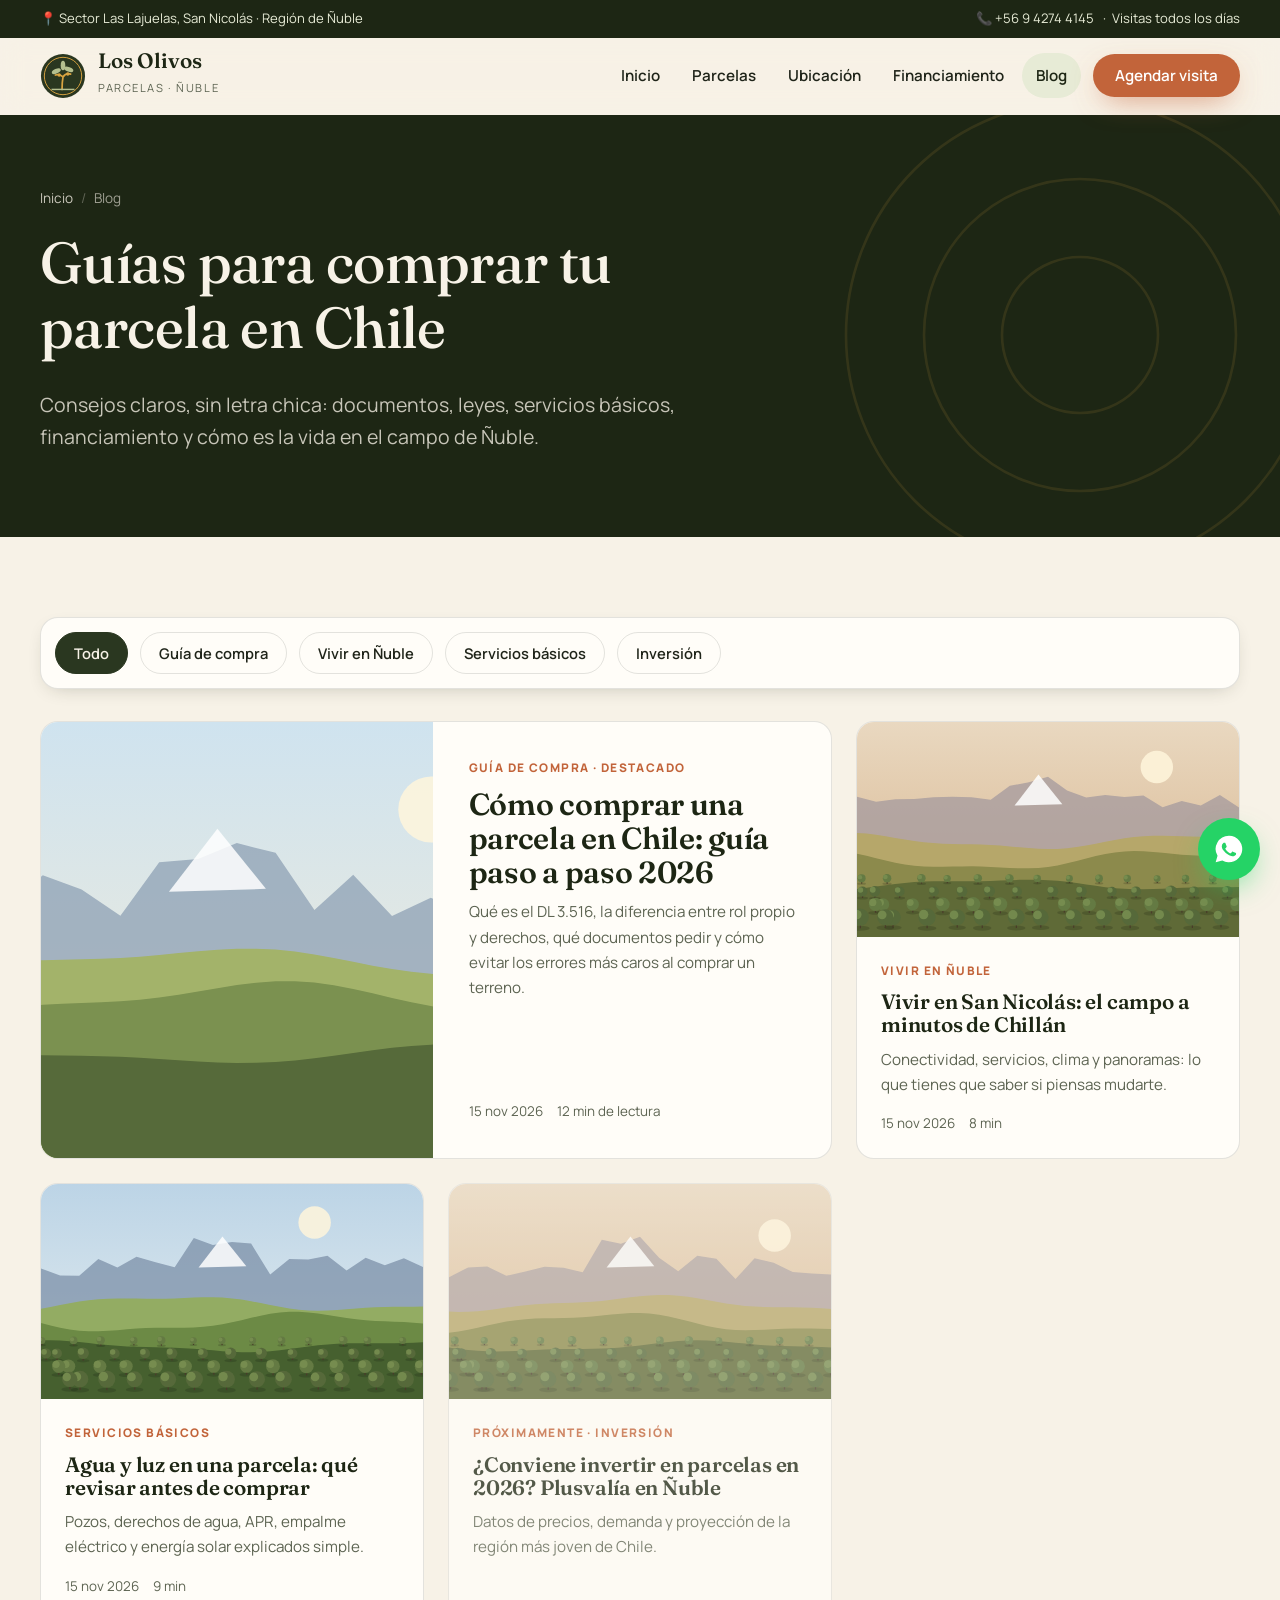
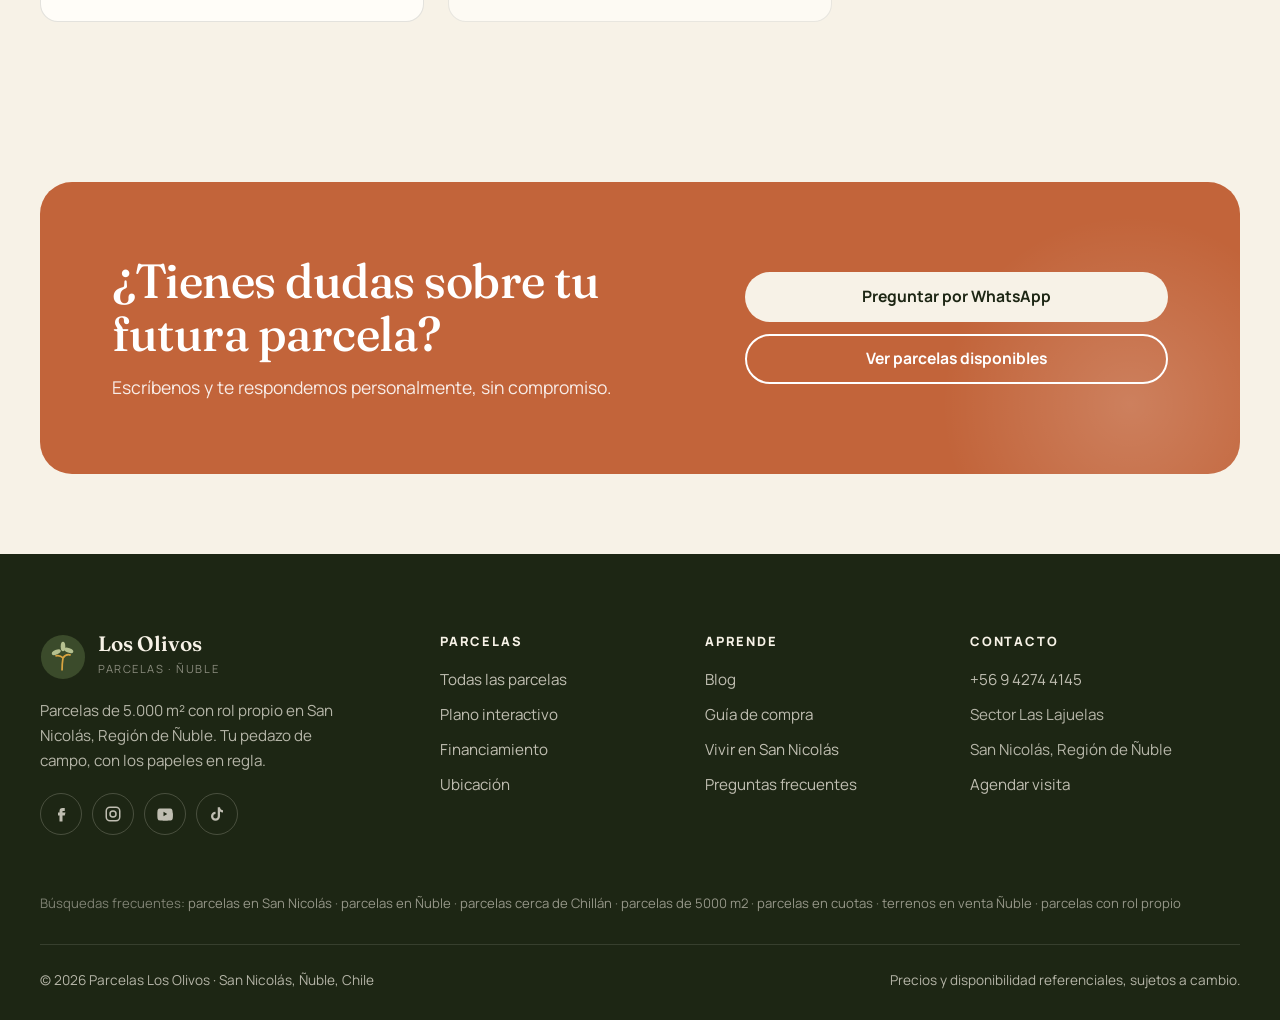
==== blog/index.html @ ed657706 "Mockup sitio web Parcelas Los Olivos (San Nicolás, Ñuble) Co-Authored-By: Claude Opus 5.5 <noreply@a" ====
<!doctype html>
<html lang="es-CL" class="no-js">
<head>
  <meta charset="utf-8">
  <meta name="viewport" content="width=device-width, initial-scale=1">
  <meta name="theme-color" content="#1d2614">
<title>Blog de parcelas en Chile: guías, consejos y vida en Ñuble | Los Olivos</title>
  <meta name="description" content="Guías prácticas para comprar una parcela en Chile: rol propio, DL 3.516, agua, luz, financiamiento y cómo es vivir en San Nicolás y la Región de Ñuble.">
  <link rel="canonical" href="https://www.parcelaslosolivos.cl/blog/">
  <meta name="robots" content="index, follow, max-image-preview:large">
  <meta property="og:type" content="website">
  <meta property="og:title" content="Blog Parcelas Los Olivos — Guías para comprar tu parcela">
  <meta property="og:image" content="https://www.parcelaslosolivos.cl/img/og-blog.jpg">
  <link rel="alternate" type="application/rss+xml" title="Blog Parcelas Los Olivos" href="https://www.parcelaslosolivos.cl/blog/feed.xml">
  <script type="application/ld+json">
  {
    "@context": "https://schema.org",
    "@type": "Blog",
    "name": "Blog Parcelas Los Olivos",
    "url": "https://www.parcelaslosolivos.cl/blog/",
    "inLanguage": "es-CL",
    "publisher": { "@type": "Organization", "name": "Parcelas Los Olivos", "url": "https://www.parcelaslosolivos.cl/" },
    "blogPost": [
      { "@type": "BlogPosting", "headline": "Cómo comprar una parcela en Chile: guía paso a paso 2026", "url": "https://www.parcelaslosolivos.cl/blog/como-comprar-parcela-en-chile", "datePublished": "2026-11-15" },
      { "@type": "BlogPosting", "headline": "Vivir en San Nicolás, Ñuble: el campo a minutos de Chillán", "url": "https://www.parcelaslosolivos.cl/blog/vivir-en-san-nicolas-nuble", "datePublished": "2026-11-15" },
      { "@type": "BlogPosting", "headline": "Agua y luz en una parcela: qué revisar antes de comprar", "url": "https://www.parcelaslosolivos.cl/blog/agua-y-luz-en-parcelas", "datePublished": "2026-11-15" }
    ]
  }
  </script>
  <link rel="icon" href="../favicon.svg" type="image/svg+xml">
  <link rel="preconnect" href="https://fonts.googleapis.com">
  <link rel="preconnect" href="https://fonts.gstatic.com" crossorigin>
  <link href="https://fonts.googleapis.com/css2?family=Fraunces:ital,opsz,wght@0,9..144,400;0,9..144,500;0,9..144,600;1,9..144,400&family=Manrope:wght@400;500;600;700;800&display=swap" rel="stylesheet">
  <link rel="stylesheet" href="../css/styles.css">
</head>
<body>
<a class="skip" href="#contenido">Saltar al contenido</a>
<div class="topbar">
  <div class="container">
    <span>📍 Sector Las Lajuelas, San Nicolás · Región de Ñuble</span>
    <span class="hide-sm"><a href="tel:+56942744145">📞 +56 9 4274 4145</a> &nbsp;·&nbsp; Visitas todos los días</span>
  </div>
</div>

<header class="header">
  <div class="container">
    <a class="brand" href="../index.html" aria-label="Parcelas Los Olivos, inicio">
      <svg viewBox="0 0 48 48" aria-hidden="true"><circle cx="24" cy="24" r="23" fill="#2a3720"/><circle cx="24" cy="24" r="19.5" fill="none" stroke="#d9a441" stroke-width="1"/><path d="M23 38c0-6 .5-10 1-13m0 0c-2-2-5-3-8-2m8 2c2-3 5-4 8-3" stroke="#d9a441" stroke-width="1.8" fill="none" stroke-linecap="round"/><ellipse cx="17" cy="19" rx="5" ry="2.4" fill="#b5c08f" transform="rotate(-25 17 19)"/><ellipse cx="30" cy="17" rx="5" ry="2.4" fill="#b5c08f" transform="rotate(20 30 17)"/><ellipse cx="24" cy="13" rx="2.4" ry="5" fill="#b5c08f"/><circle cx="20" cy="23" r="1.8" fill="#d9a441"/><circle cx="29" cy="22" r="1.8" fill="#d9a441"/><path d="M12 38h24" stroke="#b5c08f" stroke-width="1.5"/></svg>
      <span><b>Los Olivos</b><small>Parcelas · Ñuble</small></span>
    </a>
    <button class="menu-toggle" aria-label="Abrir menú" aria-expanded="false" aria-controls="nav">
      <svg viewBox="0 0 24 24" fill="none" stroke="currentColor" stroke-width="2" stroke-linecap="round"><path d="M4 7h16M4 12h16M4 17h16"/></svg>
    </button>
    <nav class="nav" id="nav" aria-label="Principal">
      <a href="../index.html">Inicio</a>
      <a href="../parcelas.html">Parcelas</a>
      <a href="../index.html#ubicacion">Ubicación</a>
      <a href="../index.html#financiamiento">Financiamiento</a>
      <a href="index.html" aria-current="page">Blog</a>
      <a href="../index.html#contacto" class="btn btn--primary">Agendar visita</a>
    </nav>
  </div>
</header>
<main id="contenido">
<section class="page-hero">
    <svg class="page-hero__pattern" viewBox="0 0 200 200" fill="none" stroke="currentColor"><circle cx="100" cy="100" r="90"/><circle cx="100" cy="100" r="60"/><circle cx="100" cy="100" r="30"/></svg>
    <div class="container">
      <nav class="breadcrumbs" aria-label="Ruta"><ol><li><a href="../index.html">Inicio</a></li><li aria-current="page">Blog</li></ol></nav>
      <h1>Guías para comprar tu parcela en Chile</h1>
      <p class="lead">Consejos claros, sin letra chica: documentos, leyes, servicios básicos, financiamiento y cómo es la vida en el campo de Ñuble.</p>
    </div>
  </section>

  <section class="section section--tight">
    <div class="container">
      <div class="filters" aria-label="Categorías">
        <span class="chip is-active">Todo</span><span class="chip">Guía de compra</span><span class="chip">Vivir en Ñuble</span><span class="chip">Servicios básicos</span><span class="chip">Inversión</span>
      </div>
      <div class="grid grid-3">
        <a class="post-card post-card--feature reveal" href="como-comprar-parcela-en-chile.html">
          <div class="post-card__img" data-art="21" data-trees="no" data-label="Guía 2026"></div>
          <div class="post-card__body"><span class="post-card__cat">Guía de compra · Destacado</span><h3>Cómo comprar una parcela en Chile: guía paso a paso 2026</h3><p>Qué es el DL 3.516, la diferencia entre rol propio y derechos, qué documentos pedir y cómo evitar los errores más caros al comprar un terreno.</p><div class="post-card__meta"><span>15 nov 2026</span><span>12 min de lectura</span></div></div>
        </a>
        <a class="post-card reveal" href="vivir-en-san-nicolas-nuble.html"><div class="post-card__img" data-art="14"></div><div class="post-card__body"><span class="post-card__cat">Vivir en Ñuble</span><h3>Vivir en San Nicolás: el campo a minutos de Chillán</h3><p>Conectividad, servicios, clima y panoramas: lo que tienes que saber si piensas mudarte.</p><div class="post-card__meta"><span>15 nov 2026</span><span>8 min</span></div></div></a>
        <a class="post-card reveal reveal-d1" href="agua-y-luz-en-parcelas.html"><div class="post-card__img" data-art="7"></div><div class="post-card__body"><span class="post-card__cat">Servicios básicos</span><h3>Agua y luz en una parcela: qué revisar antes de comprar</h3><p>Pozos, derechos de agua, APR, empalme eléctrico y energía solar explicados simple.</p><div class="post-card__meta"><span>15 nov 2026</span><span>9 min</span></div></div></a>
        <article class="post-card reveal reveal-d2" style="opacity:.75"><div class="post-card__img" data-art="18"></div><div class="post-card__body"><span class="post-card__cat">Próximamente · Inversión</span><h3>¿Conviene invertir en parcelas en 2026? Plusvalía en Ñuble</h3><p>Datos de precios, demanda y proyección de la región más joven de Chile.</p></div></article>
      </div>
    </div>
  </section>

  <section class="section section--tight">
    <div class="container">
      <div class="cta">
        <div><h2>¿Tienes dudas sobre tu futura parcela?</h2><p>Escríbenos y te respondemos personalmente, sin compromiso.</p></div>
        <div class="cta__actions"><a class="btn btn--light" data-wa="Hola! Leí el blog de Los Olivos y tengo una consulta sobre las parcelas.">Preguntar por WhatsApp</a><a class="btn btn--ghost" href="../parcelas.html">Ver parcelas disponibles</a></div>
      </div>
    </div>
  </section>
</main>
<footer class="footer">
  <div class="container">
    <div class="footer-grid">
      <div>
        <a class="brand" href="../index.html"><svg viewBox="0 0 48 48" aria-hidden="true"><circle cx="24" cy="24" r="23" fill="#3b4b2b"/><path d="M23 38c0-6 .5-10 1-13m0 0c-2-2-5-3-8-2m8 2c2-3 5-4 8-3" stroke="#d9a441" stroke-width="1.8" fill="none"/><ellipse cx="17" cy="19" rx="5" ry="2.4" fill="#b5c08f" transform="rotate(-25 17 19)"/><ellipse cx="30" cy="17" rx="5" ry="2.4" fill="#b5c08f" transform="rotate(20 30 17)"/><ellipse cx="24" cy="13" rx="2.4" ry="5" fill="#b5c08f"/></svg><span><b>Los Olivos</b><small>Parcelas · Ñuble</small></span></a>
        <p style="margin-top:18px;max-width:34ch">Parcelas de 5.000 m² con rol propio en San Nicolás, Región de Ñuble. Tu pedazo de campo, con los papeles en regla.</p>
        <div class="socials">
          <a href="https://www.facebook.com/LosOlivospredios/" target="_blank" rel="noopener" aria-label="Facebook"><svg viewBox="0 0 24 24" fill="currentColor"><path d="M14 8h3V4h-3a4 4 0 0 0-4 4v2H8v4h2v8h4v-8h3l1-4h-4V8z"/></svg></a>
          <a href="#" aria-label="Instagram"><svg viewBox="0 0 24 24" fill="none" stroke="currentColor" stroke-width="2"><rect x="3" y="3" width="18" height="18" rx="5"/><circle cx="12" cy="12" r="4"/></svg></a>
          <a href="#" aria-label="YouTube"><svg viewBox="0 0 24 24" fill="currentColor"><path d="M22 8s-.2-1.6-.9-2.3c-.8-.9-1.8-.9-2.2-1C15.8 4.5 12 4.5 12 4.5s-3.8 0-6.9.2c-.4.1-1.4.1-2.2 1C2.2 6.4 2 8 2 8s-.2 1.9-.2 3.8v1.8c0 1.9.2 3.8.2 3.8s.2 1.6.9 2.3c.8.9 1.9.9 2.4 1 1.7.2 7.1.2 7.1.2s3.8 0 6.9-.2c.4-.1 1.4-.1 2.2-1 .7-.7.9-2.3.9-2.3s.2-1.9.2-3.8v-1.8C22.2 9.9 22 8 22 8zM10 15V9l5 3z"/></svg></a>
          <a href="#" aria-label="TikTok"><svg viewBox="0 0 24 24" fill="currentColor"><path d="M16 3c.3 2.2 1.7 3.7 4 4v3a7 7 0 0 1-4-1.3V15a6 6 0 1 1-6-6v3a3 3 0 1 0 3 3V3z"/></svg></a>
        </div>
      </div>
      <div><h4>Parcelas</h4><ul><li><a href="../parcelas.html">Todas las parcelas</a></li><li><a href="../index.html#lotes">Plano interactivo</a></li><li><a href="../index.html#financiamiento">Financiamiento</a></li><li><a href="../index.html#ubicacion">Ubicación</a></li></ul></div>
      <div><h4>Aprende</h4><ul><li><a href="index.html">Blog</a></li><li><a href="como-comprar-parcela-en-chile.html">Guía de compra</a></li><li><a href="vivir-en-san-nicolas-nuble.html">Vivir en San Nicolás</a></li><li><a href="../index.html#preguntas">Preguntas frecuentes</a></li></ul></div>
      <div><h4>Contacto</h4><ul><li><a href="tel:+56942744145">+56 9 4274 4145</a></li><li>Sector Las Lajuelas</li><li>San Nicolás, Región de Ñuble</li><li><a href="../index.html#contacto">Agendar visita</a></li></ul></div>
    </div>
    <p class="seo-links">Búsquedas frecuentes: <a href="../parcelas.html">parcelas en San Nicolás</a> · <a href="../parcelas.html">parcelas en Ñuble</a> · <a href="../parcelas.html">parcelas cerca de Chillán</a> · <a href="../parcelas.html">parcelas de 5000 m2</a> · <a href="../index.html#financiamiento">parcelas en cuotas</a> · <a href="../parcelas.html">terrenos en venta Ñuble</a> · <a href="como-comprar-parcela-en-chile.html">parcelas con rol propio</a></p>
    <div class="footer-bottom"><span>© <span data-year>2026</span> Parcelas Los Olivos · San Nicolás, Ñuble, Chile</span><span>Precios y disponibilidad referenciales, sujetos a cambio.</span></div>
  </div>
</footer>

<div class="wa-float"><span class="bubble">¿Te ayudo a elegir tu parcela? 👋</span><a data-wa aria-label="Escribir por WhatsApp"><svg viewBox="0 0 24 24" fill="currentColor"><path d="M12 2a10 10 0 0 0-8.6 15.1L2 22l5-1.3A10 10 0 1 0 12 2zm5.3 14.2c-.2.6-1.3 1.2-1.8 1.2s-1 .3-3.4-.7a11.6 11.6 0 0 1-4.5-4c-.6-.8-1-1.8-1-2.8a3 3 0 0 1 1-2.2c.2-.3.5-.3.7-.3h.5c.2 0 .4 0 .6.5l.8 2c.1.2.1.4 0 .5l-.4.6-.4.4c-.1.2-.3.3-.1.6.6 1 1.3 1.8 2.2 2.4.6.4 1.2.7 1.4.8.3.1.4 0 .6-.1l.8-1c.2-.3.4-.2.6-.1l1.9.9c.3.1.4.2.5.3 0 .4 0 .9-.2 1.5z"/></svg></a></div>


<script src="../js/main.js"></script>

</body>
</html>
---- css/styles.css ----
/* =========================================================
   Parcelas Los Olivos — San Nicolás, Ñuble
   Hoja de estilos principal (sin frameworks, carga rápida)
   ========================================================= */

:root {
  --olive-900: #1d2614;
  --olive-800: #2a3720;
  --olive-700: #3b4b2b;
  --olive-600: #4f6236;
  --olive-500: #6b7f45;
  --olive-300: #b5c08f;
  --olive-100: #e7ebd6;
  --cream: #f7f2e7;
  --cream-2: #efe7d4;
  --sand: #dccaa3;
  --terra: #c2643a;
  --terra-dark: #a24f2b;
  --gold: #d9a441;
  --ink: #1f2419;
  --muted: #5d6452;
  --white: #fffdf8;
  --line: rgba(31, 36, 25, .12);

  --radius: 18px;
  --radius-sm: 10px;
  --shadow: 0 18px 50px -20px rgba(29, 38, 20, .35);
  --shadow-sm: 0 6px 20px -10px rgba(29, 38, 20, .3);
  --max: 1200px;
  --font-display: "Fraunces", Georgia, serif;
  --font-body: "Manrope", system-ui, -apple-system, "Segoe UI", sans-serif;
}

*, *::before, *::after { box-sizing: border-box; }
html { scroll-behavior: smooth; -webkit-text-size-adjust: 100%; }
body {
  margin: 0;
  font-family: var(--font-body);
  color: var(--ink);
  background: var(--cream);
  line-height: 1.65;
  font-size: 17px;
  -webkit-font-smoothing: antialiased;
  overflow-x: hidden;
}
img, svg { max-width: 100%; display: block; }
a { color: var(--olive-700); text-decoration-thickness: 1px; text-underline-offset: 3px; }
a:hover { color: var(--terra); }
h1, h2, h3, h4 { font-family: var(--font-display); line-height: 1.12; margin: 0 0 .5em; color: var(--olive-900); font-weight: 600; letter-spacing: -.01em; }
h1 { font-size: clamp(2.4rem, 6vw, 4.6rem); font-weight: 500; }
h2 { font-size: clamp(1.9rem, 4vw, 3rem); font-weight: 500; }
h3 { font-size: 1.35rem; }
p { margin: 0 0 1em; }
.skip { position: absolute; left: -999px; top: 8px; background: var(--olive-900); color: #fff; padding: 8px 14px; border-radius: 8px; z-index: 100; }
.skip:focus { left: 8px; }
:focus-visible { outline: 3px solid var(--gold); outline-offset: 3px; border-radius: 4px; }

.container { width: min(100% - 32px, var(--max)); margin-inline: auto; }
.section { padding: clamp(64px, 10vw, 120px) 0; position: relative; }
.section--tight { padding: clamp(48px, 7vw, 80px) 0; }
.section--dark { background: var(--olive-900); color: var(--cream); }
.section--dark h2, .section--dark h3 { color: var(--cream); }
.section--sand { background: var(--cream-2); }
.eyebrow { display: inline-flex; align-items: center; gap: 10px; font-size: .78rem; font-weight: 700; letter-spacing: .16em; text-transform: uppercase; color: var(--terra); margin-bottom: 14px; }
.eyebrow::before { content: ""; width: 26px; height: 2px; background: currentColor; }
.section--dark .eyebrow { color: var(--gold); }
.lead { font-size: clamp(1.05rem, 1.6vw, 1.22rem); color: var(--muted); max-width: 62ch; }
.section--dark .lead { color: rgba(247, 242, 231, .75); }
.center { text-align: center; }
.center .lead { margin-inline: auto; }
.center .eyebrow { justify-content: center; }

/* ---------- Botones ---------- */
.btn { display: inline-flex; align-items: center; justify-content: center; gap: 10px; padding: 15px 26px; border-radius: 999px; font-weight: 700; font-size: .98rem; text-decoration: none; border: 2px solid transparent; cursor: pointer; transition: transform .2s ease, background .2s ease, box-shadow .2s ease, color .2s; font-family: inherit; line-height: 1; }
.btn:hover { transform: translateY(-2px); }
.btn--primary { background: var(--terra); color: #fff; box-shadow: 0 10px 30px -10px rgba(194, 100, 58, .7); }
.btn--primary:hover { background: var(--terra-dark); color: #fff; }
.btn--light { background: var(--cream); color: var(--olive-900); }
.btn--light:hover { background: #fff; color: var(--olive-900); }
.btn--ghost { border-color: currentColor; color: inherit; background: transparent; }
.btn--ghost:hover { background: rgba(255,255,255,.1); color: inherit; }
.btn--olive { background: var(--olive-700); color: var(--cream); }
.btn--olive:hover { background: var(--olive-800); color: #fff; }
.btn--wa { background: #25d366; color: #0b3d1f; }
.btn--wa:hover { background: #1fbe5b; color: #0b3d1f; }
.btn svg { width: 20px; height: 20px; flex: none; }
.btn--block { width: 100%; }

/* ---------- Header ---------- */
.topbar { background: var(--olive-900); color: var(--olive-100); font-size: .82rem; }
.topbar .container { display: flex; justify-content: space-between; gap: 16px; padding: 8px 0; flex-wrap: wrap; }
.topbar a { color: var(--olive-100); text-decoration: none; }
.topbar a:hover { color: var(--gold); }
.topbar span { display: inline-flex; align-items: center; gap: 6px; }
.header { position: sticky; top: 0; z-index: 50; background: rgba(247, 242, 231, .86); backdrop-filter: saturate(1.4) blur(14px); -webkit-backdrop-filter: saturate(1.4) blur(14px); border-bottom: 1px solid transparent; transition: border-color .3s, box-shadow .3s; }
.header.is-scrolled { border-color: var(--line); box-shadow: 0 8px 30px -20px rgba(0,0,0,.3); }
.header .container { display: flex; align-items: center; justify-content: space-between; height: 76px; gap: 20px; }
.brand { display: flex; align-items: center; gap: 12px; text-decoration: none; color: var(--olive-900); }
.brand svg { width: 46px; height: 46px; }
.brand b { font-family: var(--font-display); font-size: 1.3rem; font-weight: 600; display: block; line-height: 1; }
.brand small { font-size: .7rem; letter-spacing: .14em; text-transform: uppercase; color: var(--muted); }
.nav { display: flex; align-items: center; gap: 4px; }
.nav a { text-decoration: none; color: var(--ink); font-weight: 600; font-size: .95rem; padding: 10px 14px; border-radius: 999px; transition: background .2s; }
.nav a:hover, .nav a[aria-current="page"] { background: var(--olive-100); color: var(--olive-900); }
.nav .btn { padding: 12px 20px; margin-left: 8px; color: #fff; }
.nav .btn:hover { background: var(--terra-dark); color: #fff; }
.menu-toggle { display: none; background: none; border: 0; padding: 10px; cursor: pointer; color: var(--olive-900); }
.menu-toggle svg { width: 28px; height: 28px; }

@media (max-width: 920px) {
  .menu-toggle { display: block; }
  .nav { position: fixed; inset: 76px 0 auto 0; background: var(--cream); flex-direction: column; align-items: stretch; padding: 16px; gap: 4px; border-bottom: 1px solid var(--line); box-shadow: var(--shadow); transform: translateY(-120%); transition: transform .35s ease; z-index: -1; }
  .nav.is-open { transform: translateY(0); }
  .nav a { padding: 14px 16px; font-size: 1.05rem; }
  .nav .btn { margin: 8px 0 0; }
  .topbar .hide-sm { display: none; }
}

/* ---------- Hero ---------- */
.hero { position: relative; min-height: min(92vh, 860px); display: flex; align-items: flex-end; overflow: hidden; color: var(--cream); isolation: isolate; }
.hero__art { position: absolute; inset: 0; z-index: -2; }
.hero__art svg { width: 100%; height: 100%; object-fit: cover; }
.hero::after { content: ""; position: absolute; inset: 0; z-index: -1; background: linear-gradient(180deg, rgba(29,38,20,.15) 0%, rgba(29,38,20,.35) 35%, rgba(29,38,20,.7) 65%, rgba(29,38,20,.94) 100%); }
.hero__content { padding: 140px 0 64px; }
.hero h1 { color: var(--cream); max-width: 15ch; text-shadow: 0 4px 30px rgba(0,0,0,.25); }
.hero h1 em { font-style: italic; color: var(--gold); font-weight: 400; }
.hero .lead { color: rgba(247,242,231,.88); max-width: 54ch; }
.hero__actions { display: flex; gap: 14px; flex-wrap: wrap; margin: 28px 0 44px; }
.hero__stats { display: grid; grid-template-columns: repeat(4, 1fr); gap: 1px; background: rgba(247,242,231,.18); border-radius: var(--radius); overflow: hidden; border: 1px solid rgba(247,242,231,.18); backdrop-filter: blur(10px); -webkit-backdrop-filter: blur(10px); }
.hero__stats div { background: rgba(29,38,20,.45); padding: 20px 22px; }
.hero__stats b { font-family: var(--font-display); font-size: clamp(1.5rem, 3vw, 2.1rem); font-weight: 500; display: block; color: #fff; line-height: 1.1; }
.hero__stats span { font-size: .85rem; color: rgba(247,242,231,.75); }
.badge-live { display: inline-flex; align-items: center; gap: 8px; background: rgba(247,242,231,.14); border: 1px solid rgba(247,242,231,.3); padding: 7px 14px; border-radius: 999px; font-size: .84rem; font-weight: 600; margin-bottom: 22px; backdrop-filter: blur(6px); }
.badge-live i { width: 8px; height: 8px; background: #7ee081; border-radius: 50%; box-shadow: 0 0 0 0 rgba(126,224,129,.7); animation: pulse 2s infinite; }
@keyframes pulse { 70% { box-shadow: 0 0 0 10px rgba(126,224,129,0); } 100% { box-shadow: 0 0 0 0 rgba(126,224,129,0); } }
@media (max-width: 760px) { .hero__stats { grid-template-columns: repeat(2, 1fr); } .hero__content { padding-top: 110px; } }

/* animaciones SVG del hero */
.cloud { animation: drift 60s linear infinite; }
.cloud--2 { animation-duration: 90s; animation-delay: -30s; }
@keyframes drift { from { transform: translateX(-20%); } to { transform: translateX(120%); } }
@media (prefers-reduced-motion: reduce) { .cloud, .badge-live i { animation: none; } html { scroll-behavior: auto; } }

/* ---------- Trust strip ---------- */
.trust { background: var(--white); border-bottom: 1px solid var(--line); }
.trust .container { display: flex; justify-content: space-between; gap: 24px; padding: 22px 0; flex-wrap: wrap; }
.trust div { display: flex; align-items: center; gap: 12px; font-weight: 600; font-size: .95rem; color: var(--olive-800); }
.trust svg { width: 30px; height: 30px; color: var(--olive-500); flex: none; }

/* ---------- Grid helpers ---------- */
.grid { display: grid; gap: 24px; }
.grid-2 { grid-template-columns: repeat(2, 1fr); }
.grid-3 { grid-template-columns: repeat(3, 1fr); }
.grid-4 { grid-template-columns: repeat(4, 1fr); }
@media (max-width: 980px) { .grid-4 { grid-template-columns: repeat(2, 1fr); } .grid-3 { grid-template-columns: repeat(2, 1fr); } }
@media (max-width: 680px) { .grid-2, .grid-3, .grid-4 { grid-template-columns: 1fr; } }
.split { display: grid; grid-template-columns: 1.05fr 1fr; gap: clamp(32px, 6vw, 80px); align-items: center; }
@media (max-width: 900px) { .split { grid-template-columns: 1fr; } }
.section-head { display: flex; justify-content: space-between; align-items: flex-end; gap: 24px; margin-bottom: 48px; flex-wrap: wrap; }
.section-head > div { max-width: 640px; }

/* ---------- Feature cards ---------- */
.feature { background: var(--white); border: 1px solid var(--line); border-radius: var(--radius); padding: 30px; transition: transform .3s, box-shadow .3s; }
.feature:hover { transform: translateY(-4px); box-shadow: var(--shadow); }
.feature__icon { width: 56px; height: 56px; border-radius: 16px; background: var(--olive-100); color: var(--olive-700); display: grid; place-items: center; margin-bottom: 20px; }
.feature__icon svg { width: 28px; height: 28px; }
.feature h3 { margin-bottom: 8px; }
.feature p { color: var(--muted); margin: 0; font-size: .97rem; }

/* ---------- Media frame ---------- */
.frame { border-radius: 26px; overflow: hidden; box-shadow: var(--shadow); position: relative; aspect-ratio: 4/5; background: var(--olive-700); }
.frame svg { width: 100%; height: 100%; }
.frame__tag { position: absolute; left: 20px; bottom: 20px; right: 20px; background: rgba(255,253,248,.94); border-radius: 14px; padding: 16px 18px; display: flex; gap: 14px; align-items: center; box-shadow: var(--shadow-sm); }
.frame__tag b { font-family: var(--font-display); font-size: 1.6rem; color: var(--terra); line-height: 1; }
.frame__tag span { font-size: .88rem; color: var(--muted); line-height: 1.35; }
.checklist { list-style: none; padding: 0; margin: 24px 0 32px; display: grid; gap: 14px; }
.checklist li { display: flex; gap: 14px; align-items: flex-start; }
.checklist li::before { content: ""; flex: none; width: 24px; height: 24px; margin-top: 2px; border-radius: 50%; background: var(--olive-600) url("data:image/svg+xml,%3Csvg xmlns='http://www.w3.org/2000/svg' viewBox='0 0 24 24' fill='none' stroke='%23fff' stroke-width='3' stroke-linecap='round' stroke-linejoin='round'%3E%3Cpath d='M5 12l5 5L20 7'/%3E%3C/svg%3E") center/14px no-repeat; }
.section--dark .checklist li::before { background-color: var(--gold); }

/* ---------- Masterplan ---------- */
.plan-wrap { display: grid; grid-template-columns: 1fr 340px; gap: 28px; align-items: start; }
@media (max-width: 980px) { .plan-wrap { grid-template-columns: 1fr; } }
.plan { background: #e9e3cf; border-radius: 24px; padding: 14px; box-shadow: var(--shadow); position: relative; }
.plan svg { width: 100%; height: auto; border-radius: 16px; }
.lot { cursor: pointer; transition: filter .2s, opacity .2s; stroke: #fffdf8; stroke-width: 3; }
.lot:hover, .lot.is-active { filter: brightness(1.12) drop-shadow(0 4px 8px rgba(0,0,0,.25)); }
.lot.is-active { stroke: var(--gold); stroke-width: 5; }
.lot--disponible { fill: #7f9a4f; }
.lot--reservado { fill: #d9a441; }
.lot--vendido { fill: #a9a597; cursor: not-allowed; }
.lot-label { font: 700 15px var(--font-body); fill: #fff; pointer-events: none; text-anchor: middle; dominant-baseline: middle; }
.lot--vendido + .lot-label { fill: #f3f0e6; }
.legend { display: flex; gap: 18px; flex-wrap: wrap; margin-top: 14px; padding: 0 8px; font-size: .88rem; font-weight: 600; color: var(--muted); }
.legend span { display: inline-flex; align-items: center; gap: 8px; }
.legend i { width: 14px; height: 14px; border-radius: 4px; }
.lot-panel { background: var(--white); border-radius: 24px; padding: 28px; box-shadow: var(--shadow); border: 1px solid var(--line); position: sticky; top: 100px; }
.lot-panel h3 { font-size: 1.8rem; margin-bottom: 4px; }
.lot-panel .status { display: inline-block; font-size: .78rem; font-weight: 800; text-transform: uppercase; letter-spacing: .1em; padding: 5px 12px; border-radius: 999px; margin-bottom: 18px; }
.status--disponible { background: #e3ecd2; color: #3b5a1c; }
.status--reservado { background: #f7e6c2; color: #8a5d0c; }
.status--vendido { background: #e6e3da; color: #6a675c; }
.lot-panel dl { display: grid; grid-template-columns: 1fr 1fr; gap: 14px; margin: 0 0 24px; }
.lot-panel dt { font-size: .76rem; text-transform: uppercase; letter-spacing: .1em; color: var(--muted); font-weight: 700; }
.lot-panel dd { margin: 2px 0 0; font-weight: 700; font-size: 1.05rem; }
.lot-panel .price { font-family: var(--font-display); font-size: 2rem; color: var(--olive-900); margin: 0 0 4px; }
.lot-panel .price small { font-family: var(--font-body); font-size: .8rem; color: var(--muted); font-weight: 600; display: block; }
.lot-panel .btn + .btn { margin-top: 10px; }
.lot-panel__empty { color: var(--muted); }
.lot-panel__empty svg { width: 54px; height: 54px; color: var(--olive-300); margin-bottom: 14px; }

/* ---------- Lot cards ---------- */
.lot-card { background: var(--white); border-radius: var(--radius); overflow: hidden; border: 1px solid var(--line); display: flex; flex-direction: column; transition: transform .3s, box-shadow .3s; text-decoration: none; color: inherit; }
.lot-card:hover { transform: translateY(-6px); box-shadow: var(--shadow); color: inherit; }
.lot-card__img { aspect-ratio: 16/10; position: relative; overflow: hidden; }
.lot-card__img svg { width: 100%; height: 100%; transition: transform .6s ease; }
.lot-card:hover .lot-card__img svg { transform: scale(1.05); }
.lot-card__img .status { position: absolute; top: 14px; left: 14px; font-size: .74rem; font-weight: 800; text-transform: uppercase; letter-spacing: .1em; padding: 6px 12px; border-radius: 999px; }
.lot-card__body { padding: 22px 22px 24px; display: flex; flex-direction: column; flex: 1; }
.lot-card__body h3 { margin-bottom: 4px; }
.lot-card__meta { display: flex; gap: 16px; flex-wrap: wrap; color: var(--muted); font-size: .88rem; margin-bottom: 16px; }
.lot-card__meta span { display: inline-flex; align-items: center; gap: 6px; }
.lot-card__meta svg { width: 16px; height: 16px; }
.lot-card__foot { margin-top: auto; display: flex; justify-content: space-between; align-items: flex-end; border-top: 1px dashed var(--line); padding-top: 16px; }
.lot-card__price { font-family: var(--font-display); font-size: 1.45rem; color: var(--olive-900); line-height: 1.1; }
.lot-card__price small { display: block; font-family: var(--font-body); font-size: .74rem; color: var(--muted); font-weight: 600; }
.lot-card__cta { font-weight: 700; color: var(--terra); font-size: .92rem; display: inline-flex; align-items: center; gap: 6px; }

/* ---------- Filtros ---------- */
.filters { display: flex; gap: 12px; flex-wrap: wrap; align-items: center; background: var(--white); padding: 14px; border-radius: 18px; border: 1px solid var(--line); margin-bottom: 32px; box-shadow: var(--shadow-sm); }
.chip { border: 1.5px solid var(--line); background: transparent; padding: 10px 18px; border-radius: 999px; font: 600 .92rem var(--font-body); cursor: pointer; color: var(--ink); transition: all .2s; }
.chip:hover { border-color: var(--olive-500); }
.chip.is-active { background: var(--olive-800); color: var(--cream); border-color: var(--olive-800); }
.filters select { padding: 10px 16px; border-radius: 999px; border: 1.5px solid var(--line); font: 600 .92rem var(--font-body); background: var(--cream); color: var(--ink); margin-left: auto; }
.results-count { color: var(--muted); font-size: .92rem; margin-bottom: 18px; }

/* ---------- Proceso ---------- */
.steps { counter-reset: step; display: grid; grid-template-columns: repeat(4, 1fr); gap: 20px; }
@media (max-width: 980px) { .steps { grid-template-columns: repeat(2, 1fr); } }
@media (max-width: 560px) { .steps { grid-template-columns: 1fr; } }
.step { position: relative; padding: 30px 26px; border-radius: var(--radius); background: rgba(247,242,231,.06); border: 1px solid rgba(247,242,231,.14); }
.step::before { counter-increment: step; content: "0" counter(step); font-family: var(--font-display); font-size: 3rem; color: var(--gold); line-height: 1; display: block; margin-bottom: 18px; font-weight: 400; }
.step h3 { font-size: 1.2rem; }
.step p { color: rgba(247,242,231,.72); font-size: .95rem; margin: 0; }

/* ---------- Simulador ---------- */
.sim { background: var(--white); border-radius: 28px; box-shadow: var(--shadow); display: grid; grid-template-columns: 1.2fr 1fr; overflow: hidden; border: 1px solid var(--line); }
@media (max-width: 900px) { .sim { grid-template-columns: 1fr; } }
.sim__form { padding: clamp(28px, 4vw, 48px); }
.sim__out { background: var(--olive-800); color: var(--cream); padding: clamp(28px, 4vw, 48px); display: flex; flex-direction: column; justify-content: center; position: relative; overflow: hidden; }
.sim__out::before { content: ""; position: absolute; width: 360px; height: 360px; border-radius: 50%; border: 60px solid rgba(217,164,65,.08); right: -140px; top: -140px; }
.field { margin-bottom: 26px; }
.field label { display: flex; justify-content: space-between; font-weight: 700; font-size: .95rem; margin-bottom: 10px; }
.field label output { color: var(--terra); font-family: var(--font-display); font-size: 1.15rem; }
input[type="range"] { -webkit-appearance: none; appearance: none; width: 100%; height: 8px; border-radius: 999px; background: linear-gradient(to right, var(--olive-600) var(--p, 50%), var(--olive-100) var(--p, 50%)); outline-offset: 6px; }
input[type="range"]::-webkit-slider-thumb { -webkit-appearance: none; width: 26px; height: 26px; border-radius: 50%; background: var(--white); border: 5px solid var(--terra); cursor: grab; box-shadow: 0 4px 12px rgba(0,0,0,.2); }
input[type="range"]::-moz-range-thumb { width: 18px; height: 18px; border-radius: 50%; background: var(--white); border: 5px solid var(--terra); cursor: grab; }
.sim__big { font-family: var(--font-display); font-size: clamp(2.6rem, 6vw, 3.8rem); line-height: 1; color: #fff; margin: 6px 0 4px; }
.sim__row { display: flex; justify-content: space-between; padding: 12px 0; border-bottom: 1px solid rgba(247,242,231,.14); font-size: .95rem; }
.sim__row b { color: #fff; }
.sim__note { font-size: .78rem; color: rgba(247,242,231,.6); margin: 18px 0 22px; }

/* ---------- Ubicación ---------- */
.map-card { border-radius: 26px; overflow: hidden; box-shadow: var(--shadow); background: #dfe3cc; position: relative; }
.map-card svg { width: 100%; height: auto; }
.distances { list-style: none; padding: 0; margin: 28px 0; display: grid; gap: 4px; }
.distances li { display: flex; justify-content: space-between; align-items: center; padding: 14px 0; border-bottom: 1px solid var(--line); font-weight: 600; }
.distances li span:last-child { font-family: var(--font-display); color: var(--terra); font-size: 1.15rem; font-weight: 500; }

/* ---------- FAQ ---------- */
.faq { max-width: 860px; margin-inline: auto; }
.faq details { background: var(--white); border: 1px solid var(--line); border-radius: 16px; margin-bottom: 12px; transition: box-shadow .2s; }
.faq details[open] { box-shadow: var(--shadow-sm); }
.faq summary { list-style: none; cursor: pointer; padding: 22px 64px 22px 26px; font-weight: 700; font-size: 1.05rem; position: relative; }
.faq summary::-webkit-details-marker { display: none; }
.faq summary::after { content: "+"; position: absolute; right: 22px; top: 50%; transform: translateY(-50%); width: 32px; height: 32px; border-radius: 50%; background: var(--olive-100); color: var(--olive-800); display: grid; place-items: center; font-size: 1.4rem; font-weight: 400; transition: transform .3s; }
.faq details[open] summary::after { transform: translateY(-50%) rotate(45deg); background: var(--terra); color: #fff; }
.faq .answer { padding: 0 26px 22px; color: var(--muted); }
.faq .answer p:last-child { margin: 0; }

/* ---------- Blog cards ---------- */
.post-card { background: var(--white); border-radius: var(--radius); overflow: hidden; border: 1px solid var(--line); text-decoration: none; color: inherit; display: flex; flex-direction: column; transition: transform .3s, box-shadow .3s; }
.post-card:hover { transform: translateY(-6px); box-shadow: var(--shadow); color: inherit; }
.post-card__img { aspect-ratio: 16/9; position: relative; overflow: hidden; }
.post-card__img svg { width: 100%; height: 100%; }
.post-card__body { padding: 24px; display: flex; flex-direction: column; flex: 1; }
.post-card__cat { font-size: .74rem; font-weight: 800; letter-spacing: .12em; text-transform: uppercase; color: var(--terra); margin-bottom: 10px; }
.post-card h3 { font-size: 1.3rem; margin-bottom: 10px; }
.post-card p { color: var(--muted); font-size: .95rem; }
.post-card__meta { margin-top: auto; font-size: .84rem; color: var(--muted); display: flex; gap: 14px; }
.post-card--feature { grid-column: span 2; flex-direction: row; }
.post-card--feature .post-card__img { aspect-ratio: auto; flex: 1.2; min-height: 320px; }
.post-card--feature .post-card__body { flex: 1; padding: 36px; justify-content: center; }
.post-card--feature h3 { font-size: 1.9rem; }
@media (max-width: 980px) { .post-card--feature { grid-column: span 2; } }
@media (max-width: 680px) { .post-card--feature { grid-column: span 1; flex-direction: column; } .post-card--feature .post-card__img { min-height: 200px; } }

/* ---------- CTA ---------- */
.cta { background: var(--terra); color: #fff; border-radius: 32px; padding: clamp(40px, 6vw, 72px); display: grid; grid-template-columns: 1.4fr 1fr; gap: 40px; align-items: center; position: relative; overflow: hidden; }
.cta::after { content: ""; position: absolute; right: -80px; bottom: -120px; width: 380px; height: 380px; background: radial-gradient(circle, rgba(255,255,255,.18), transparent 70%); }
.cta h2 { color: #fff; margin-bottom: 12px; }
.cta p { color: rgba(255,255,255,.88); margin: 0; font-size: 1.1rem; }
.cta__actions { display: flex; flex-direction: column; gap: 12px; position: relative; z-index: 1; }
@media (max-width: 820px) { .cta { grid-template-columns: 1fr; } }

/* ---------- Formulario ---------- */
.form { background: var(--white); border-radius: 28px; padding: clamp(26px, 4vw, 44px); box-shadow: var(--shadow); border: 1px solid var(--line); }
.form-row { display: grid; grid-template-columns: 1fr 1fr; gap: 16px; }
@media (max-width: 560px) { .form-row { grid-template-columns: 1fr; } }
.form label { display: block; font-weight: 700; font-size: .88rem; margin-bottom: 6px; }
.form input, .form select, .form textarea { width: 100%; padding: 14px 16px; border-radius: 12px; border: 1.5px solid var(--line); background: var(--cream); font: 500 1rem var(--font-body); color: var(--ink); margin-bottom: 16px; transition: border-color .2s, background .2s; }
.form input:focus, .form select:focus, .form textarea:focus { outline: none; border-color: var(--olive-500); background: #fff; }
.form textarea { min-height: 110px; resize: vertical; }
.form small { display: block; color: var(--muted); font-size: .8rem; margin-top: 12px; text-align: center; }
.form-success { display: none; text-align: center; padding: 30px 0; }
.form-success svg { width: 64px; height: 64px; color: var(--olive-600); margin: 0 auto 14px; }
.form.is-sent .form-body { display: none; }
.form.is-sent .form-success { display: block; }
.contact-list { list-style: none; padding: 0; margin: 28px 0; display: grid; gap: 18px; }
.contact-list li { display: flex; gap: 16px; align-items: center; }
.contact-list .ico { width: 50px; height: 50px; border-radius: 14px; background: rgba(247,242,231,.08); border: 1px solid rgba(247,242,231,.15); display: grid; place-items: center; flex: none; color: var(--gold); }
.contact-list .ico svg { width: 22px; height: 22px; }
.contact-list small { display: block; color: rgba(247,242,231,.6); font-size: .8rem; text-transform: uppercase; letter-spacing: .1em; font-weight: 700; }
.contact-list a, .contact-list b { color: var(--cream); text-decoration: none; font-weight: 700; font-size: 1.05rem; }

/* ---------- Footer ---------- */
.footer { background: var(--olive-900); color: rgba(247,242,231,.7); padding: 80px 0 28px; font-size: .95rem; }
.footer .brand { color: var(--cream); }
.footer .brand small { color: rgba(247,242,231,.5); }
.footer-grid { display: grid; grid-template-columns: 1.6fr 1fr 1fr 1.2fr; gap: 40px; margin-bottom: 56px; }
@media (max-width: 900px) { .footer-grid { grid-template-columns: 1fr 1fr; } }
@media (max-width: 560px) { .footer-grid { grid-template-columns: 1fr; } }
.footer h4 { color: var(--cream); font-family: var(--font-body); font-size: .8rem; text-transform: uppercase; letter-spacing: .14em; margin-bottom: 18px; font-weight: 800; }
.footer ul { list-style: none; padding: 0; margin: 0; display: grid; gap: 10px; }
.footer a { color: rgba(247,242,231,.75); text-decoration: none; }
.footer a:hover { color: var(--gold); }
.footer-bottom { border-top: 1px solid rgba(247,242,231,.12); padding-top: 24px; display: flex; justify-content: space-between; gap: 16px; flex-wrap: wrap; font-size: .85rem; }
.socials { display: flex; gap: 10px; margin-top: 20px; }
.socials a { width: 42px; height: 42px; border-radius: 50%; border: 1px solid rgba(247,242,231,.2); display: grid; place-items: center; transition: background .2s; }
.socials a:hover { background: var(--terra); border-color: var(--terra); color: #fff; }
.socials svg { width: 18px; height: 18px; }
.seo-links { font-size: .82rem; color: rgba(247,242,231,.45); margin-bottom: 28px; line-height: 1.9; }
.seo-links a { color: rgba(247,242,231,.55); }

/* ---------- WhatsApp flotante ---------- */
.wa-float { position: fixed; right: 20px; bottom: 20px; z-index: 60; display: flex; align-items: center; gap: 10px; }
.wa-float a { width: 62px; height: 62px; border-radius: 50%; background: #25d366; display: grid; place-items: center; box-shadow: 0 12px 30px -8px rgba(37,211,102,.6); transition: transform .2s; color: #fff; }
.wa-float a:hover { transform: scale(1.08); color: #fff; }
.wa-float a svg { width: 32px; height: 32px; }
.wa-float .bubble { background: var(--white); padding: 10px 16px; border-radius: 14px 14px 4px 14px; box-shadow: var(--shadow-sm); font-size: .88rem; font-weight: 600; opacity: 0; transform: translateX(10px); transition: all .4s; pointer-events: none; }
.wa-float.show-bubble .bubble { opacity: 1; transform: none; }
@media (max-width: 560px) { .wa-float .bubble { display: none; } }

/* ---------- Page header (interiores) ---------- */
.page-hero { background: var(--olive-900); color: var(--cream); padding: 72px 0 64px; position: relative; overflow: hidden; }
.page-hero h1 { color: var(--cream); font-size: clamp(2.2rem, 5vw, 3.6rem); max-width: 20ch; }
.page-hero .lead { color: rgba(247,242,231,.78); }
.page-hero__pattern { position: absolute; right: -60px; top: -40px; width: 520px; opacity: .12; color: var(--gold); }
.breadcrumbs { font-size: .85rem; margin-bottom: 22px; color: rgba(247,242,231,.6); }
.breadcrumbs ol { list-style: none; display: flex; gap: 8px; padding: 0; margin: 0; flex-wrap: wrap; }
.breadcrumbs li + li::before { content: "/"; margin-right: 8px; opacity: .5; }
.breadcrumbs a { color: rgba(247,242,231,.8); text-decoration: none; }
.breadcrumbs a:hover { color: var(--gold); }

/* ---------- Artículo ---------- */
.article-layout { display: grid; grid-template-columns: minmax(0, 1fr) 300px; gap: 64px; align-items: start; }
@media (max-width: 980px) { .article-layout { grid-template-columns: 1fr; } .toc { display: none; } }
.article { font-size: 1.08rem; line-height: 1.8; }
.article h2 { font-size: 1.85rem; margin: 2em 0 .6em; scroll-margin-top: 100px; }
.article h3 { font-size: 1.3rem; margin: 1.6em 0 .5em; }
.article ul, .article ol { padding-left: 1.3em; margin: 0 0 1.2em; }
.article li { margin-bottom: .5em; }
.article blockquote { margin: 2em 0; padding: 24px 28px; background: var(--olive-100); border-left: 4px solid var(--olive-600); border-radius: 0 16px 16px 0; font-family: var(--font-display); font-size: 1.25rem; line-height: 1.5; color: var(--olive-900); }
.article .callout { background: #fbf0e3; border: 1px solid #efd3b4; border-radius: 16px; padding: 22px 24px; margin: 2em 0; }
.article .callout b { color: var(--terra-dark); }
.article table { width: 100%; border-collapse: collapse; margin: 1.5em 0; font-size: .96rem; background: var(--white); border-radius: 14px; overflow: hidden; }
.article th, .article td { text-align: left; padding: 14px 16px; border-bottom: 1px solid var(--line); vertical-align: top; }
.article th { background: var(--olive-800); color: var(--cream); font-weight: 700; }
.table-wrap { overflow-x: auto; }
.article-meta { display: flex; gap: 18px; align-items: center; flex-wrap: wrap; color: rgba(247,242,231,.7); font-size: .92rem; margin-top: 20px; }
.article-meta .avatar { width: 40px; height: 40px; border-radius: 50%; background: var(--gold); color: var(--olive-900); display: grid; place-items: center; font-weight: 800; }
.article-cover { margin: -40px 0 48px; border-radius: 24px; overflow: hidden; box-shadow: var(--shadow); aspect-ratio: 21/9; position: relative; z-index: 2; }
.article-cover svg { width: 100%; height: 100%; }
.toc { position: sticky; top: 100px; display: grid; gap: 20px; }
.toc nav, .side-cta { background: var(--white); border-radius: 18px; padding: 24px; border: 1px solid var(--line); }
.toc h4 { font-family: var(--font-body); font-size: .76rem; letter-spacing: .14em; text-transform: uppercase; color: var(--muted); margin-bottom: 14px; }
.toc ol { list-style: none; padding: 0; margin: 0; display: grid; gap: 4px; }
.toc a { text-decoration: none; color: var(--ink); font-size: .92rem; display: block; padding: 6px 10px; border-radius: 8px; border-left: 2px solid transparent; }
.toc a:hover, .toc a.is-active { background: var(--olive-100); border-left-color: var(--olive-600); }
.side-cta { background: var(--olive-800); color: var(--cream); border: 0; }
.side-cta h4 { color: var(--cream); font-family: var(--font-display); font-size: 1.35rem; text-transform: none; letter-spacing: 0; margin-bottom: 8px; }
.side-cta p { font-size: .92rem; color: rgba(247,242,231,.75); }
.share { display: flex; gap: 10px; align-items: center; margin: 48px 0 0; padding-top: 28px; border-top: 1px solid var(--line); flex-wrap: wrap; font-weight: 700; }
.share a { padding: 9px 16px; border-radius: 999px; border: 1.5px solid var(--line); text-decoration: none; font-size: .88rem; color: var(--ink); }
.share a:hover { border-color: var(--olive-600); background: var(--olive-100); }
.progress { position: fixed; top: 0; left: 0; height: 3px; background: var(--terra); z-index: 70; width: 0; }

/* ---------- Ficha de lote ---------- */
.gallery { display: grid; grid-template-columns: 2fr 1fr; grid-template-rows: 1fr 1fr; gap: 12px; height: clamp(320px, 50vw, 520px); margin-bottom: 48px; }
.gallery > div { border-radius: 18px; overflow: hidden; position: relative; }
.gallery > div:first-child { grid-row: span 2; }
.gallery svg { width: 100%; height: 100%; }
.gallery .tag { position: absolute; bottom: 14px; left: 14px; background: rgba(29,38,20,.7); color: #fff; font-size: .8rem; padding: 6px 12px; border-radius: 999px; font-weight: 600; }
@media (max-width: 680px) { .gallery { grid-template-columns: 1fr; grid-template-rows: auto; height: auto; } .gallery > div { aspect-ratio: 16/10; } .gallery > div:first-child { grid-row: auto; } }
.specs { display: grid; grid-template-columns: repeat(3, 1fr); gap: 14px; margin: 28px 0 40px; }
@media (max-width: 560px) { .specs { grid-template-columns: 1fr 1fr; } }
.specs div { background: var(--white); border: 1px solid var(--line); border-radius: 14px; padding: 18px; }
.specs small { display: block; font-size: .74rem; text-transform: uppercase; letter-spacing: .1em; color: var(--muted); font-weight: 700; }
.specs b { font-size: 1.15rem; }

/* ---------- Reveal ---------- */
.reveal { opacity: 0; transform: translateY(28px); transition: opacity .9s ease, transform .9s ease; }
.reveal.is-visible { opacity: 1; transform: none; }
.reveal-d1 { transition-delay: .1s; } .reveal-d2 { transition-delay: .2s; } .reveal-d3 { transition-delay: .3s; }
@media (prefers-reduced-motion: reduce) { .reveal { opacity: 1; transform: none; transition: none; } }
.no-js .reveal { opacity: 1; transform: none; }

/* ---------- Review strip ---------- */
.review-box { display: flex; align-items: center; gap: 24px; justify-content: space-between; flex-wrap: wrap; background: var(--white); border: 1px solid var(--line); border-radius: 24px; padding: 28px 32px; }
.stars { color: var(--gold); font-size: 1.4rem; letter-spacing: 3px; }
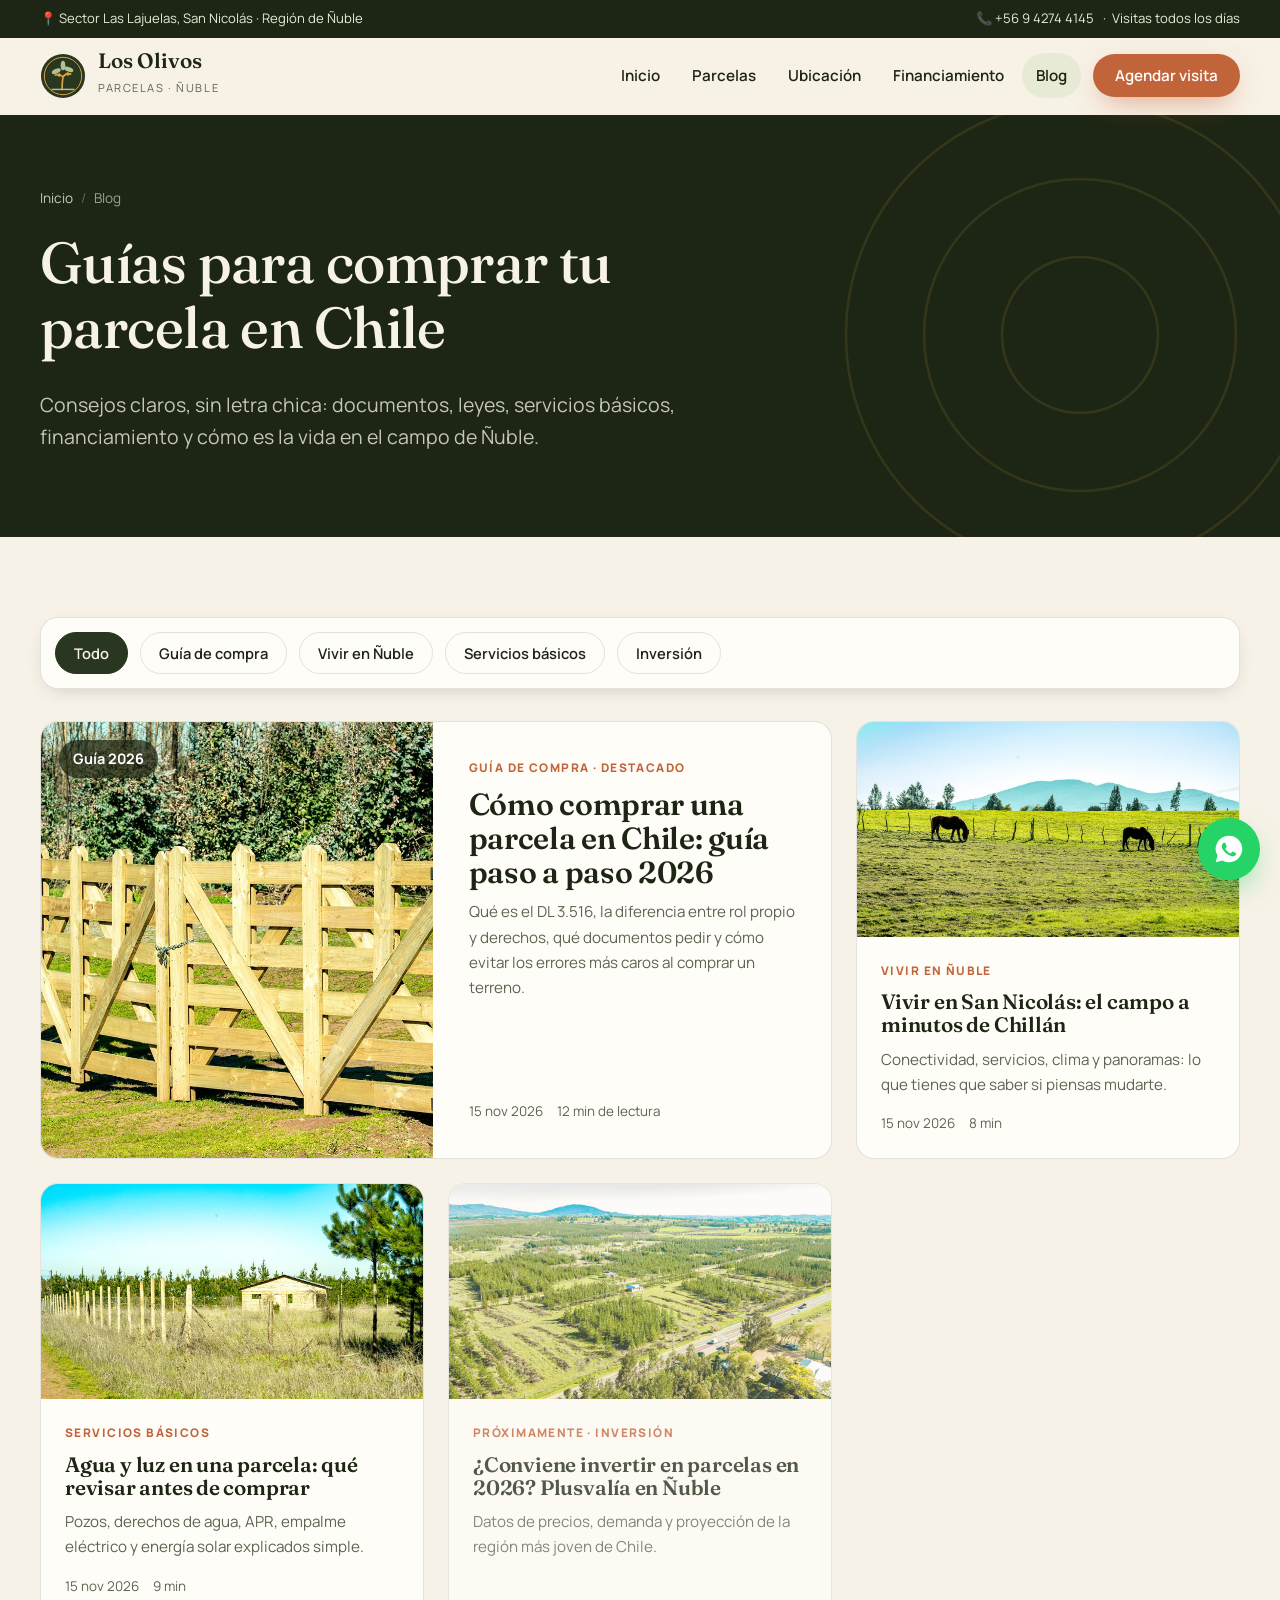
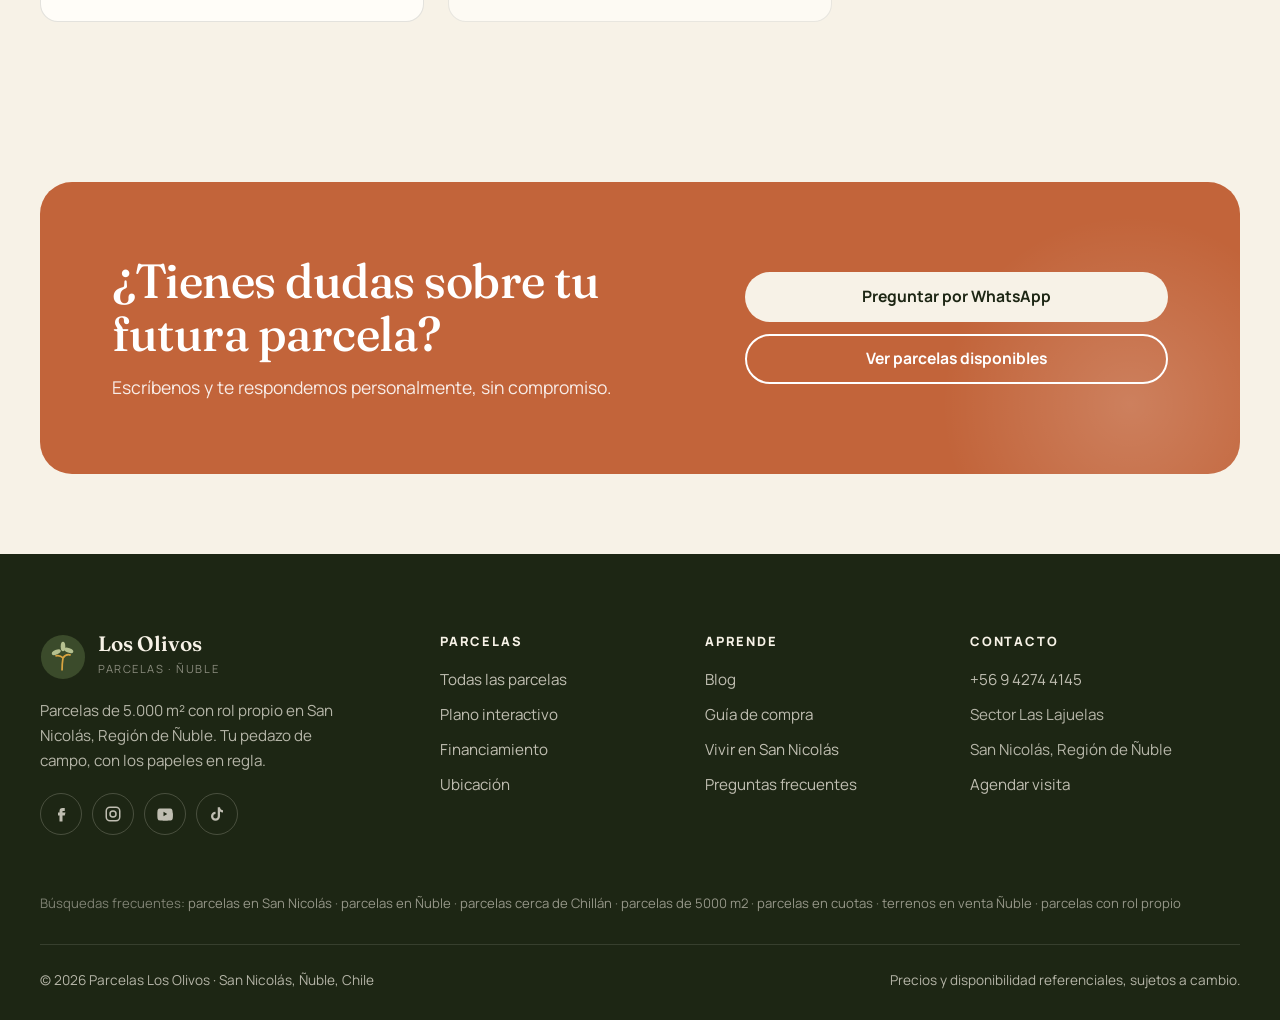
==== commit 592e6c23: "Enlazar la nueva pagina de Facebook de Parcelas Los Olivos Co-Authored-By: Claude Opus 5.5 <noreply@" ====
--- a/blog/index.html
+++ b/blog/index.html
@@ -104,7 +104,7 @@
         <a class="brand" href="../index.html"><svg viewBox="0 0 48 48" aria-hidden="true"><circle cx="24" cy="24" r="23" fill="#3b4b2b"/><path d="M23 38c0-6 .5-10 1-13m0 0c-2-2-5-3-8-2m8 2c2-3 5-4 8-3" stroke="#d9a441" stroke-width="1.8" fill="none"/><ellipse cx="17" cy="19" rx="5" ry="2.4" fill="#b5c08f" transform="rotate(-25 17 19)"/><ellipse cx="30" cy="17" rx="5" ry="2.4" fill="#b5c08f" transform="rotate(20 30 17)"/><ellipse cx="24" cy="13" rx="2.4" ry="5" fill="#b5c08f"/></svg><span><b>Los Olivos</b><small>Parcelas · Ñuble</small></span></a>
         <p style="margin-top:18px;max-width:34ch">Parcelas de 5.000 m² con rol propio en San Nicolás, Región de Ñuble. Tu pedazo de campo, con los papeles en regla.</p>
         <div class="socials">
-          <a href="https://www.facebook.com/LosOlivospredios/" target="_blank" rel="noopener" aria-label="Facebook"><svg viewBox="0 0 24 24" fill="currentColor"><path d="M14 8h3V4h-3a4 4 0 0 0-4 4v2H8v4h2v8h4v-8h3l1-4h-4V8z"/></svg></a>
+          <a href="https://www.facebook.com/profile.php?id=61596633750060" target="_blank" rel="noopener" aria-label="Facebook"><svg viewBox="0 0 24 24" fill="currentColor"><path d="M14 8h3V4h-3a4 4 0 0 0-4 4v2H8v4h2v8h4v-8h3l1-4h-4V8z"/></svg></a>
           <a href="#" aria-label="Instagram"><svg viewBox="0 0 24 24" fill="none" stroke="currentColor" stroke-width="2"><rect x="3" y="3" width="18" height="18" rx="5"/><circle cx="12" cy="12" r="4"/></svg></a>
           <a href="#" aria-label="YouTube"><svg viewBox="0 0 24 24" fill="currentColor"><path d="M22 8s-.2-1.6-.9-2.3c-.8-.9-1.8-.9-2.2-1C15.8 4.5 12 4.5 12 4.5s-3.8 0-6.9.2c-.4.1-1.4.1-2.2 1C2.2 6.4 2 8 2 8s-.2 1.9-.2 3.8v1.8c0 1.9.2 3.8.2 3.8s.2 1.6.9 2.3c.8.9 1.9.9 2.4 1 1.7.2 7.1.2 7.1.2s3.8 0 6.9-.2c.4-.1 1.4-.1 2.2-1 .7-.7.9-2.3.9-2.3s.2-1.9.2-3.8v-1.8C22.2 9.9 22 8 22 8zM10 15V9l5 3z"/></svg></a>
           <a href="#" aria-label="TikTok"><svg viewBox="0 0 24 24" fill="currentColor"><path d="M16 3c.3 2.2 1.7 3.7 4 4v3a7 7 0 0 1-4-1.3V15a6 6 0 1 1-6-6v3a3 3 0 1 0 3 3V3z"/></svg></a>
--- a/css/styles.css
+++ b/css/styles.css
@@ -119,7 +119,22 @@
 /* ---------- Hero ---------- */
 .hero { position: relative; min-height: min(92vh, 860px); display: flex; align-items: flex-end; overflow: hidden; color: var(--cream); isolation: isolate; }
 .hero__art { position: absolute; inset: 0; z-index: -2; }
-.hero__art svg { width: 100%; height: 100%; object-fit: cover; }
+.hero__art picture, .hero__art img { display: block; width: 100%; height: 100%; object-fit: cover; object-position: 50% 30%; }
+/* Fotos reales en tarjetas, galerías y portadas */
+.frame img, .lot-card__img img, .post-card__img img, .article-cover img, .gallery img { display: block; width: 100%; height: 100%; object-fit: cover; }
+.lot-card__img img { transition: transform .6s ease; }
+.lot-card:hover .lot-card__img img, .post-card:hover .post-card__img img { transform: scale(1.05); }
+.post-card__img img { transition: transform .6s ease; }
+.photo-grid { display: grid; grid-template-columns: repeat(4, 1fr); grid-auto-rows: 200px; gap: 12px; margin-top: 32px; }
+.photo-grid figure { margin: 0; position: relative; border-radius: 18px; overflow: hidden; background: var(--olive-700); }
+.photo-grid__big { grid-column: span 2; grid-row: span 2; }
+.photo-grid__wide { grid-column: span 2; }
+.photo-grid img { display: block; width: 100%; height: 100%; object-fit: cover; transition: transform .6s ease; }
+.photo-grid figure:hover img { transform: scale(1.04); }
+.photo-grid figcaption { position: absolute; left: 12px; bottom: 12px; background: rgba(29,38,20,.72); color: #fff; font-size: .8rem; font-weight: 600; padding: 6px 12px; border-radius: 999px; }
+@media (max-width: 860px) { .photo-grid { grid-template-columns: repeat(2, 1fr); grid-auto-rows: 160px; } }
+@media (max-width: 480px) { .photo-grid { grid-auto-rows: 130px; gap: 8px; } .photo-grid figcaption { font-size: .72rem; padding: 4px 9px; left: 8px; bottom: 8px; } }
+.photo-label { position: absolute; top: 18px; left: 18px; background: rgba(29,38,20,.72); color: #fff; font-weight: 700; font-size: .9rem; padding: 7px 14px; border-radius: 999px; }
 .hero::after { content: ""; position: absolute; inset: 0; z-index: -1; background: linear-gradient(180deg, rgba(29,38,20,.15) 0%, rgba(29,38,20,.35) 35%, rgba(29,38,20,.7) 65%, rgba(29,38,20,.94) 100%); }
 .hero__content { padding: 140px 0 64px; }
 .hero h1 { color: var(--cream); max-width: 15ch; text-shadow: 0 4px 30px rgba(0,0,0,.25); }
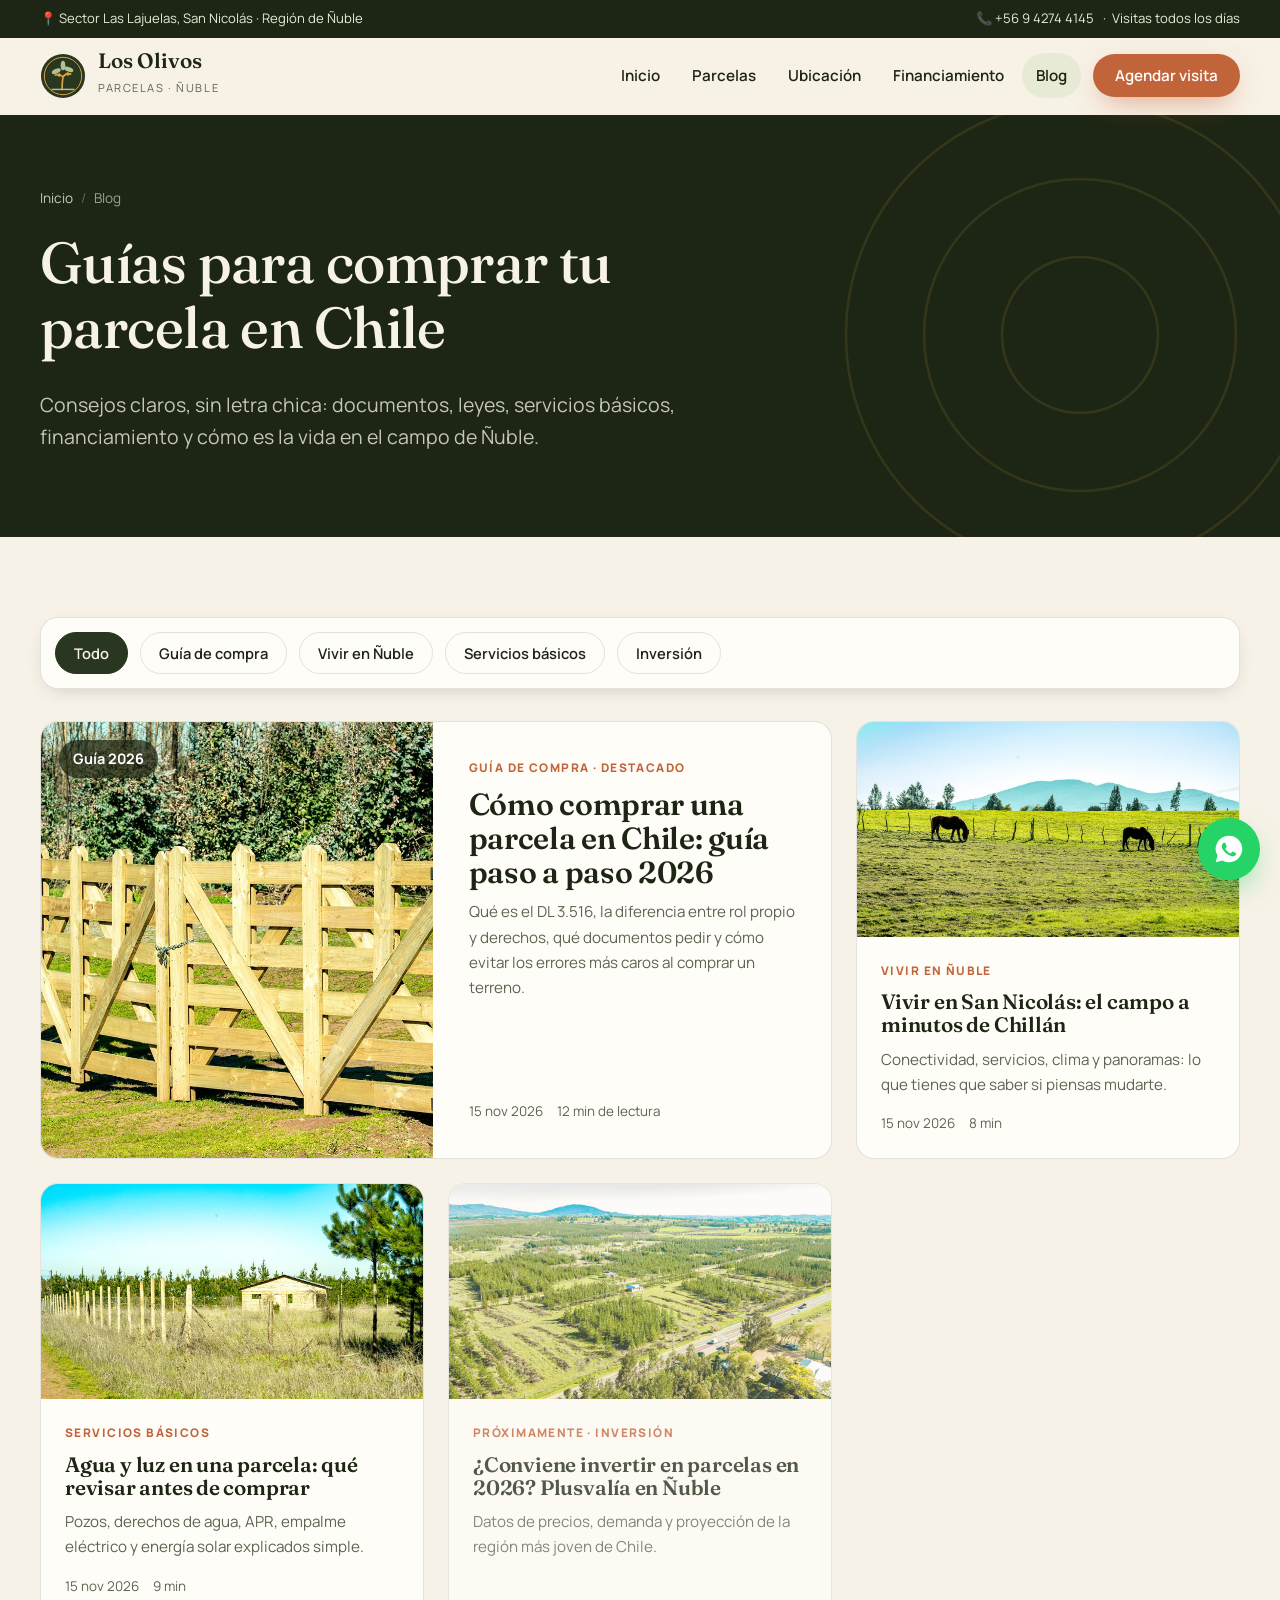
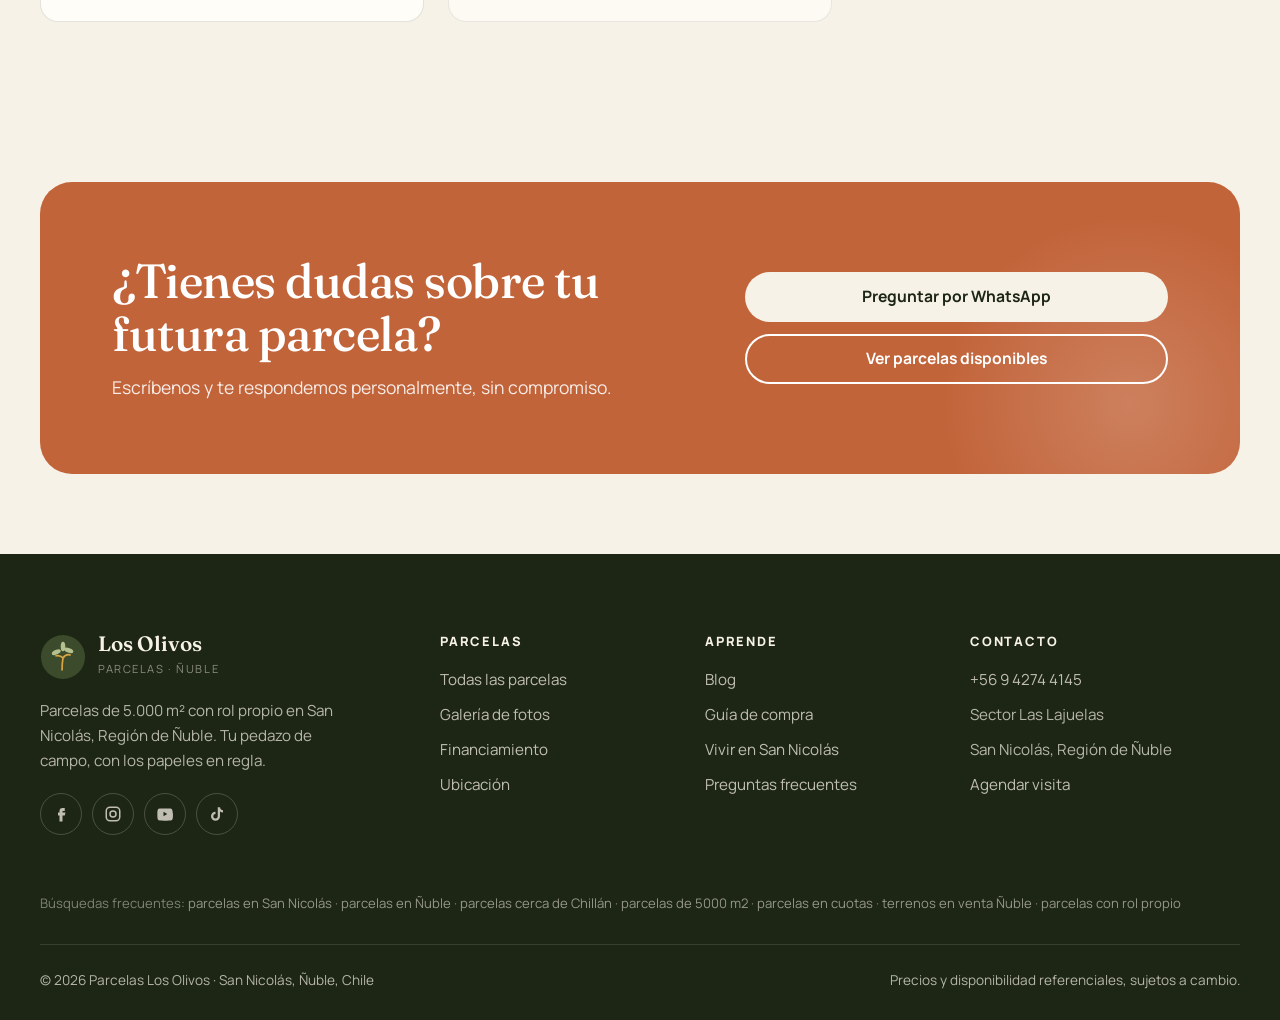
==== commit 6c8570c5: "Ajustes del dueno: sin precios por lote, desde $10 MM, pie minimo 80%, sin plano ni destacadas Co-Au" ====
--- a/blog/index.html
+++ b/blog/index.html
@@ -110,7 +110,7 @@
           <a href="#" aria-label="TikTok"><svg viewBox="0 0 24 24" fill="currentColor"><path d="M16 3c.3 2.2 1.7 3.7 4 4v3a7 7 0 0 1-4-1.3V15a6 6 0 1 1-6-6v3a3 3 0 1 0 3 3V3z"/></svg></a>
         </div>
       </div>
-      <div><h4>Parcelas</h4><ul><li><a href="../parcelas.html">Todas las parcelas</a></li><li><a href="../index.html#lotes">Plano interactivo</a></li><li><a href="../index.html#financiamiento">Financiamiento</a></li><li><a href="../index.html#ubicacion">Ubicación</a></li></ul></div>
+      <div><h4>Parcelas</h4><ul><li><a href="../parcelas.html">Todas las parcelas</a></li><li><a href="../index.html#galeria">Galería de fotos</a></li><li><a href="../index.html#financiamiento">Financiamiento</a></li><li><a href="../index.html#ubicacion">Ubicación</a></li></ul></div>
       <div><h4>Aprende</h4><ul><li><a href="index.html">Blog</a></li><li><a href="como-comprar-parcela-en-chile.html">Guía de compra</a></li><li><a href="vivir-en-san-nicolas-nuble.html">Vivir en San Nicolás</a></li><li><a href="../index.html#preguntas">Preguntas frecuentes</a></li></ul></div>
       <div><h4>Contacto</h4><ul><li><a href="tel:+56942744145">+56 9 4274 4145</a></li><li>Sector Las Lajuelas</li><li>San Nicolás, Región de Ñuble</li><li><a href="../index.html#contacto">Agendar visita</a></li></ul></div>
     </div>
